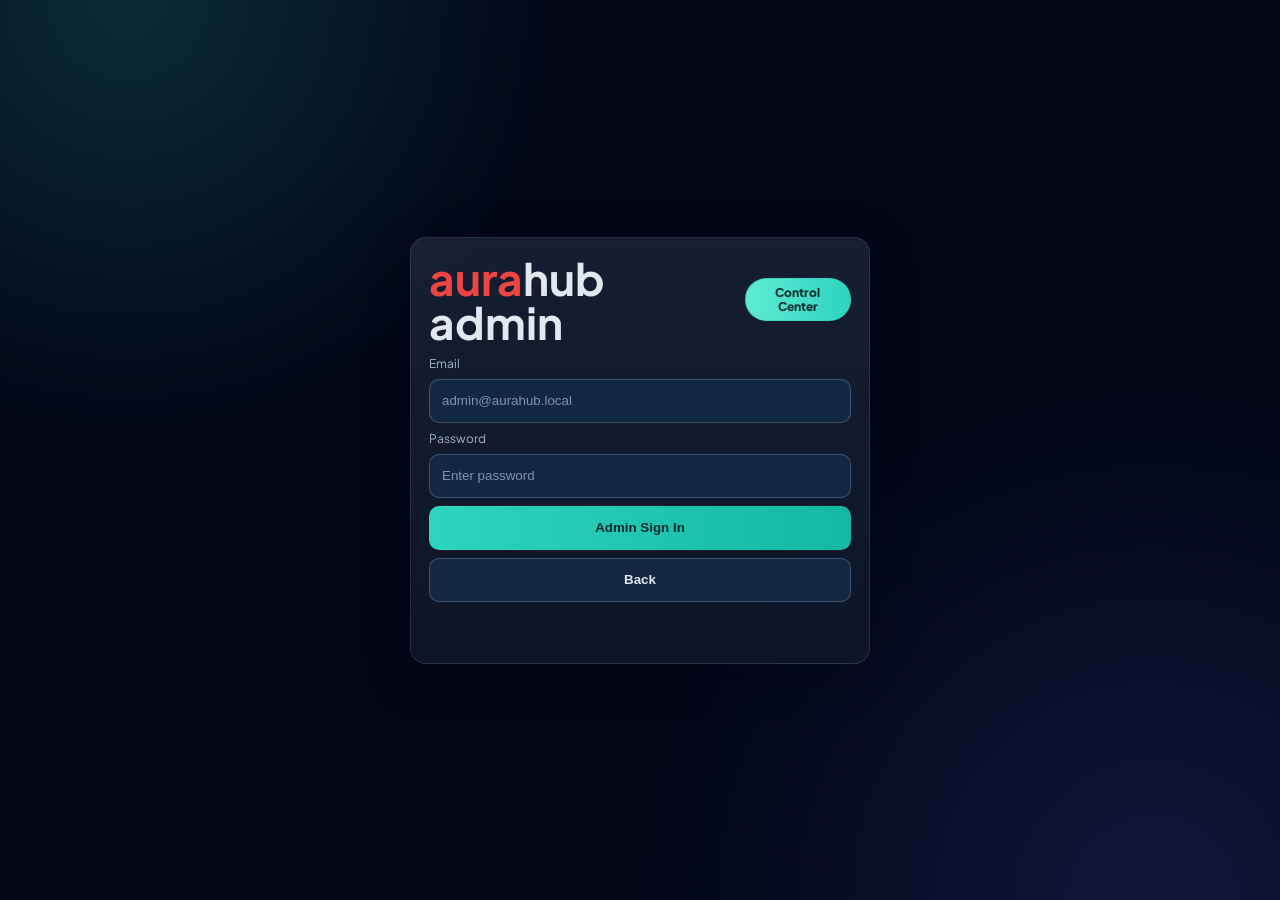
==== admin.html @ 66b853a0 "Add files via upload Signed-off-by: E.M.H.G.Y.P. Wijekoon <yohan84108@gmail.com>" ====
<!DOCTYPE html>
<html lang="en">
<head>
  <meta charset="UTF-8" />
  <meta name="viewport" content="width=device-width, initial-scale=1.0" />
  <title>AuraHub Admin Dashboard</title>
  <link rel="preconnect" href="https://fonts.googleapis.com">
  <link href="https://fonts.googleapis.com/css2?family=Plus+Jakarta+Sans:wght@400;500;600;700;800&display=swap" rel="stylesheet">
  <link rel="stylesheet" href="auth.css?v=admin-pro-2" />
</head>
<body>
  <main class="auth-shell">
    <section class="auth-card wide">
      <div class="admin-brand-row">
        <h1 class="brand">aura<span>hub admin</span></h1>
        <span class="admin-chip">Control Center</span>
      </div>

      <form id="adminLoginForm" class="form active">
        <label>Email</label>
        <input id="adminEmail" type="email" placeholder="admin@aurahub.local" required />
        <label>Password</label>
        <input id="adminPassword" type="password" placeholder="Enter password" required />
        <button class="btn primary" type="submit">Admin Sign In</button>
        <button class="btn ghost" type="button" onclick="location.href='index.html'">Back</button>
      </form>

      <section id="adminPanel" class="admin-panel hidden">
        <div class="admin-head">
          <div>
            <h3>Dashboard Overview</h3>
            <p class="muted">Monitor platform activity, moderation, and incoming support requests.</p>
          </div>
          <button id="adminLogoutBtn" class="btn ghost">Logout</button>
        </div>

        <div id="adminStatsCards" class="stats-grid"></div>

        <div class="dash-block">
          <h4>Resource Requests</h4>
          <div id="adminResourceRequests"></div>
        </div>

        <div class="dash-block">
          <h4>Recent Posts</h4>
          <div id="adminPosts"></div>
        </div>

        <div class="dash-block">
          <h4>Recent Comments</h4>
          <div id="adminComments"></div>
        </div>
      </section>

      <p id="adminMsg" class="msg"></p>
    </section>
  </main>
  <script src="admin.js?v=admin-pro-2"></script>
</body>
</html>
---- auth.css ----
:root{
  --bg:#020617;
  --surface:#0f172a;
  --surface2:#1e293b;
  --txt:#f8fafc;
  --muted:#94a3b8;
  --brand:#2dd4bf;
  --brand2:#14b8a6;
  --line:rgba(255,255,255,.10);
  --danger:#fb7185;
}
*{box-sizing:border-box}
html,body{
  margin:0;
  min-height:100%;
  font-family:'Plus Jakarta Sans',sans-serif;
  background:
    radial-gradient(circle at 10% 0%,rgba(45,212,191,.18),transparent 30%),
    radial-gradient(circle at 90% 100%,rgba(99,102,241,.16),transparent 35%),
    var(--bg);
  color:var(--txt);
}
.auth-shell{
  min-height:100vh;
  display:grid;
  place-items:center;
  padding:16px;
}
.auth-card{
  width:min(460px,100%);
  background:linear-gradient(180deg,rgba(30,41,59,.72),rgba(15,23,42,.82));
  border:1px solid var(--line);
  border-radius:16px;
  padding:18px;
  box-shadow:0 12px 40px rgba(2,6,23,.35);
}

/* login card width (admin login state) */
.auth-card.wide{
  width:min(460px,100%);
  max-height:none;
  overflow:visible;
}

/* when logged in admin panel is visible, expand container responsively */
.auth-card.wide:has(#adminPanel:not(.hidden)){
  width:min(1180px,100%);
  max-height:calc(100vh - 24px);
  overflow:auto;
}

.brand{
  margin:0;
  color:#ef4444;
  text-transform:lowercase;
  line-height:1;
  font-size:44px;
}
.brand span{color:#e2e8f0}
.sub{
  margin:8px 0 14px;
  color:var(--muted);
  font-size:14px;
}
.tabs{
  display:flex;
  gap:8px;
  margin-bottom:12px;
}
.tab{
  flex:1;
  min-height:42px;
  border:1px solid var(--line);
  background:#12253f;
  color:#cbd5e1;
  border-radius:10px;
  cursor:pointer;
  font-weight:700;
}
.tab.active{
  border-color:var(--brand);
  color:#0a1f1d;
  background:linear-gradient(90deg,var(--brand),var(--brand2));
}
.form{
  display:none;
  gap:8px;
  flex-direction:column;
}
.form.active{display:flex}
label{
  font-size:12px;
  color:#9fb4d1;
}
input{
  height:44px;
  border:1px solid rgba(148,163,184,.35);
  background:#112743;
  color:#fff;
  border-radius:10px;
  padding:0 12px;
  outline:none;
}
input::placeholder{color:#7d94b3}
input:focus{
  border-color:var(--brand);
  box-shadow:0 0 0 3px rgba(45,212,191,.14);
}
.btn{
  min-height:44px;
  border:none;
  border-radius:10px;
  font-weight:800;
  cursor:pointer;
}
.btn.primary{
  color:#032c2a;
  background:linear-gradient(90deg,var(--brand),var(--brand2));
}
.btn.ghost{
  color:#e2e8f0;
  border:1px solid rgba(148,163,184,.35);
  background:#132742;
}
.msg{
  min-height:20px;
  font-size:13px;
  margin-top:10px;
  color:var(--danger);
}
.hidden{display:none!important}

.admin-brand-row{
  display:flex;
  justify-content:space-between;
  align-items:center;
  gap:8px;
  margin-bottom:12px;
}
.admin-chip{
  font-size:12px;
  font-weight:800;
  padding:7px 10px;
  border-radius:999px;
  color:#052e2b;
  border:1px solid rgba(45,212,191,.6);
  background:linear-gradient(90deg,#5eead4,#2dd4bf);
}
.admin-head{
  display:flex;
  justify-content:space-between;
  align-items:flex-start;
  gap:10px;
  margin-bottom:12px;
}
.admin-head h3{margin:0 0 4px}
.muted{margin:0;color:var(--muted);font-size:13px}

/* responsive stats grid */
.stats-grid{
  display:grid;
  grid-template-columns:repeat(5,minmax(0,1fr));
  gap:10px;
  margin-bottom:12px;
}
.stat-card{
  border:1px solid var(--line);
  border-radius:12px;
  padding:12px;
  background:#12253f;
  min-width:0;
}
.stat-card h5{
  margin:0 0 6px;
  font-size:11px;
  letter-spacing:.08em;
  color:#9fb4d1;
}
.stat-card h2{
  margin:0;
  font-size:24px;
}
.dash-block{
  border:1px solid var(--line);
  border-radius:12px;
  padding:10px;
  margin-top:10px;
  background:#10233d;
}
.dash-block h4{
  margin:0 0 8px;
  font-size:15px;
}
.table-wrap{
  overflow-x:auto;
  -webkit-overflow-scrolling:touch;
}
table{
  width:100%;
  border-collapse:collapse;
  min-width:760px;
}
th,td{
  border:1px solid rgba(148,163,184,.25);
  padding:8px;
  text-align:left;
  font-size:12.5px;
  vertical-align:top;
}
th{
  background:#163052;
  color:#dbeafe;
}
td{color:#e2e8f0}
.row-actions{
  display:flex;
  gap:6px;
  flex-wrap:wrap;
}
.row-actions button{
  min-height:32px;
  border-radius:8px;
  border:1px solid rgba(251,113,133,.45);
  color:#fb7185;
  background:rgba(244,63,94,.14);
  font-weight:700;
  padding:0 10px;
  cursor:pointer;
}
.row-actions .status-btn{
  border-color:rgba(45,212,191,.45);
  color:#5eead4;
  background:rgba(45,212,191,.12);
}

.admin-chip{
  font-size:12px;
  font-weight:800;
  padding:7px 10px;
  border-radius:999px;
  color:#052e2b;
  border:1px solid rgba(45,212,191,.6);
  background:linear-gradient(90deg,#5eead4,#2dd4bf);

  /* fix text centering */
  min-width:106px;
  min-height:36px;
  display:inline-flex;
  align-items:center;
  justify-content:center;
  text-align:center;
  line-height:1.1;
}
.status-badge{
  display:inline-block;
  border-radius:999px;
  padding:4px 9px;
  font-size:11px;
  font-weight:700;
  text-transform:capitalize;
  border:1px solid rgba(148,163,184,.35);
  color:#cbd5e1;
}
.status-badge.pending{color:#fbbf24;border-color:rgba(251,191,36,.45);background:rgba(251,191,36,.14)}
.status-badge.processing{color:#60a5fa;border-color:rgba(96,165,250,.45);background:rgba(96,165,250,.14)}
.status-badge.completed{color:#34d399;border-color:rgba(52,211,153,.45);background:rgba(52,211,153,.14)}

/* breakpoints for admin dashboard */
@media (max-width:1200px){
  .stats-grid{grid-template-columns:repeat(3,minmax(0,1fr))}
}
@media (max-width:900px){
  .auth-card.wide:has(#adminPanel:not(.hidden)){
    width:min(100%,100%);
    max-height:calc(100vh - 20px);
  }
  .stats-grid{grid-template-columns:repeat(2,minmax(0,1fr))}
}
@media (max-width:720px){
  .auth-shell{padding:10px}
  .auth-card{padding:14px;border-radius:14px}
  .brand{font-size:36px}
  .admin-brand-row{flex-direction:column;align-items:flex-start}
  .admin-head{flex-direction:column;align-items:stretch}
}
@media (max-width:460px){
  .stats-grid{grid-template-columns:1fr}
  .btn,input{min-height:44px}
}
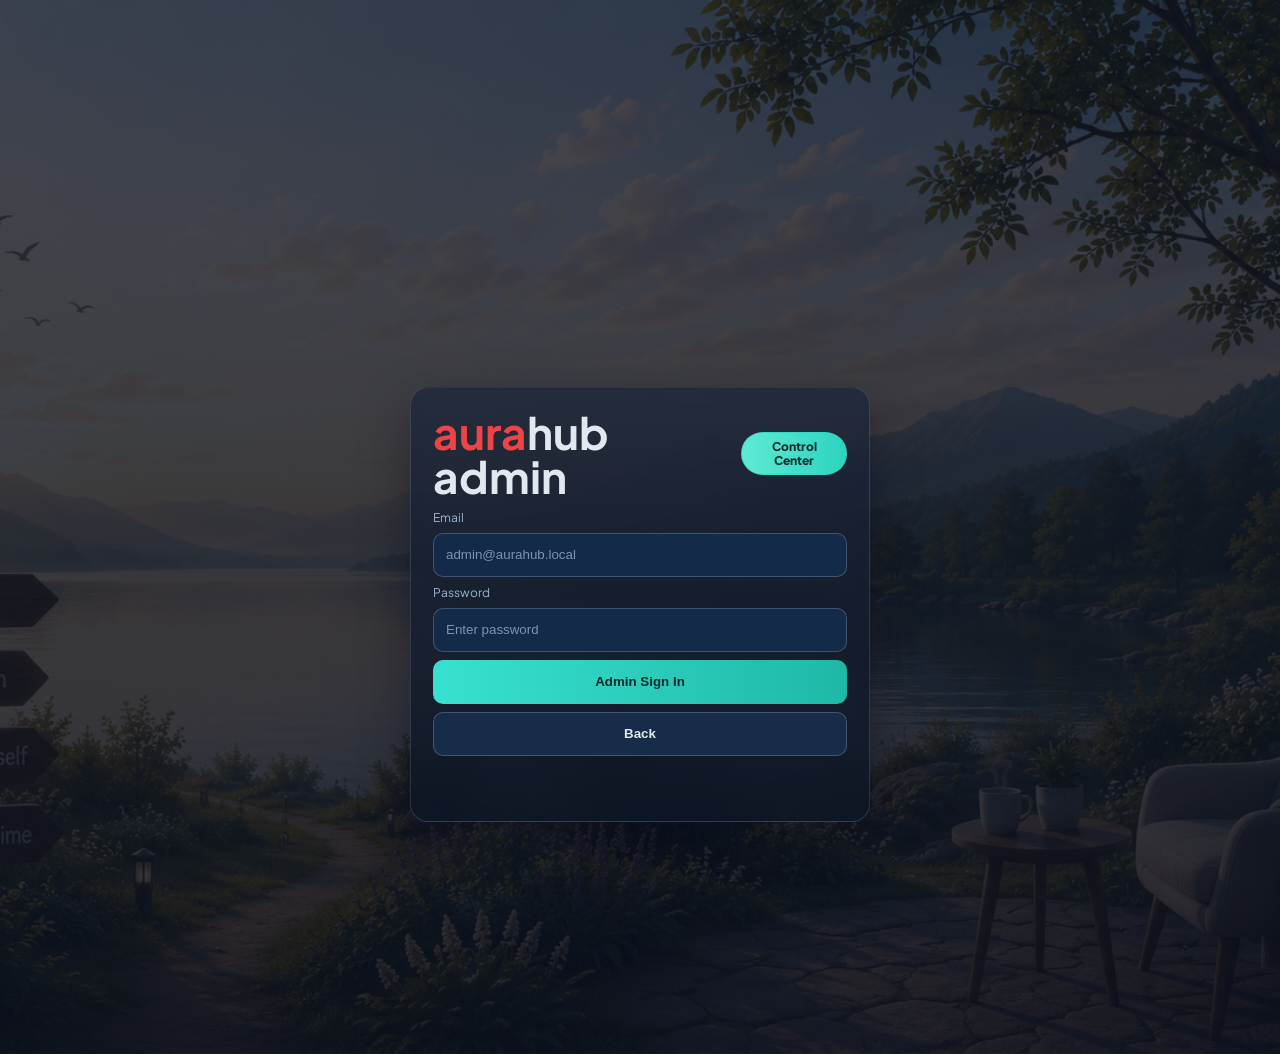
==== commit 0bc2a745: "Update UI, pagination, and auth flow" ====
--- a/admin.html
+++ b/admin.html
@@ -9,6 +9,11 @@
   <link rel="stylesheet" href="auth.css?v=admin-pro-2" />
 </head>
 <body>
+  <video autoplay muted loop playsinline class="video-bg">
+  <source src="./vid/vid_1.mp4" type="video/mp4">
+</video>
+
+<div class="video-overlay"></div>
   <main class="auth-shell">
     <section class="auth-card wide">
       <div class="admin-brand-row">
--- a/auth.css
+++ b/auth.css
@@ -1,12 +1,12 @@
 :root{
-  --bg:#020617;
-  --surface:#0f172a;
-  --surface2:#1e293b;
+  --bg:#0b1220;
+  --surface:#111a2b;
+  --surface2:#162338;
   --txt:#f8fafc;
-  --muted:#94a3b8;
-  --brand:#2dd4bf;
-  --brand2:#14b8a6;
-  --line:rgba(255,255,255,.10);
+  --muted:#9fb0c7;
+  --brand:#38e1cf;
+  --brand2:#1fb8a7;
+  --line:rgba(255,255,255,.12);
   --danger:#fb7185;
 }
 *{box-sizing:border-box}
@@ -15,9 +15,16 @@
   min-height:100%;
   font-family:'Plus Jakarta Sans',sans-serif;
   background:
-    radial-gradient(circle at 10% 0%,rgba(45,212,191,.18),transparent 30%),
-    radial-gradient(circle at 90% 100%,rgba(99,102,241,.16),transparent 35%),
+    linear-gradient(rgba(10,15,30,.75),rgba(10,15,30,.85)),
+    radial-gradient(circle at 8% -10%,rgba(56,225,207,.22),transparent 35%),
+    radial-gradient(circle at 95% 105%,rgba(99,102,241,.18),transparent 40%),
     var(--bg);
+  background-image:
+    linear-gradient(rgba(10,15,30,.75),rgba(10,15,30,.85)),
+    url("./images/img_1.png");
+  background-size:cover;
+  background-position:center;
+  background-repeat:no-repeat;
   color:var(--txt);
 }
 .auth-shell{
@@ -28,11 +35,12 @@
 }
 .auth-card{
   width:min(460px,100%);
-  background:linear-gradient(180deg,rgba(30,41,59,.72),rgba(15,23,42,.82));
+  background:linear-gradient(180deg,rgba(28,38,58,.75),rgba(14,22,37,.9));
   border:1px solid var(--line);
-  border-radius:16px;
-  padding:18px;
-  box-shadow:0 12px 40px rgba(2,6,23,.35);
+  border-radius:18px;
+  padding:22px;
+  box-shadow:0 18px 50px rgba(2,6,23,.35);
+  backdrop-filter:blur(6px);
 }
 
 /* login card width (admin login state) */
@@ -61,6 +69,7 @@
   margin:8px 0 14px;
   color:var(--muted);
   font-size:14px;
+  line-height:1.5;
 }
 .tabs{
   display:flex;
@@ -71,12 +80,14 @@
   flex:1;
   min-height:42px;
   border:1px solid var(--line);
-  background:#12253f;
+  background:#162a45;
   color:#cbd5e1;
   border-radius:10px;
   cursor:pointer;
   font-weight:700;
-}
+  transition:transform .12s ease,box-shadow .18s ease,border-color .18s ease,background .18s ease,color .18s ease;
+}
+.tab:hover{transform:translateY(-1px);border-color:rgba(255,255,255,.2)}
 .tab.active{
   border-color:var(--brand);
   color:#0a1f1d;
@@ -95,16 +106,19 @@
 input{
   height:44px;
   border:1px solid rgba(148,163,184,.35);
-  background:#112743;
+  background:#132a48;
   color:#fff;
   border-radius:10px;
   padding:0 12px;
   outline:none;
+  transition:border-color .18s ease,box-shadow .18s ease,background .18s ease;
 }
 input::placeholder{color:#7d94b3}
+input:hover{border-color:rgba(148,163,184,.55)}
 input:focus{
   border-color:var(--brand);
   box-shadow:0 0 0 3px rgba(45,212,191,.14);
+  background:#162f50;
 }
 .btn{
   min-height:44px;
@@ -112,15 +126,22 @@
   border-radius:10px;
   font-weight:800;
   cursor:pointer;
+  transition:transform .12s ease,box-shadow .18s ease,filter .18s ease,border-color .18s ease,background .18s ease;
 }
 .btn.primary{
   color:#032c2a;
   background:linear-gradient(90deg,var(--brand),var(--brand2));
 }
+.btn.primary:hover{transform:translateY(-1px);box-shadow:0 10px 20px rgba(56,225,207,.2)}
 .btn.ghost{
   color:#e2e8f0;
   border:1px solid rgba(148,163,184,.35);
-  background:#132742;
+  background:#162c49;
+}
+.btn.ghost:hover{border-color:rgba(148,163,184,.6);filter:brightness(1.03)}
+.btn:focus-visible,.tab:focus-visible,input:focus-visible{
+  outline:2px solid rgba(56,225,207,.5);
+  outline-offset:2px;
 }
 .msg{
   min-height:20px;
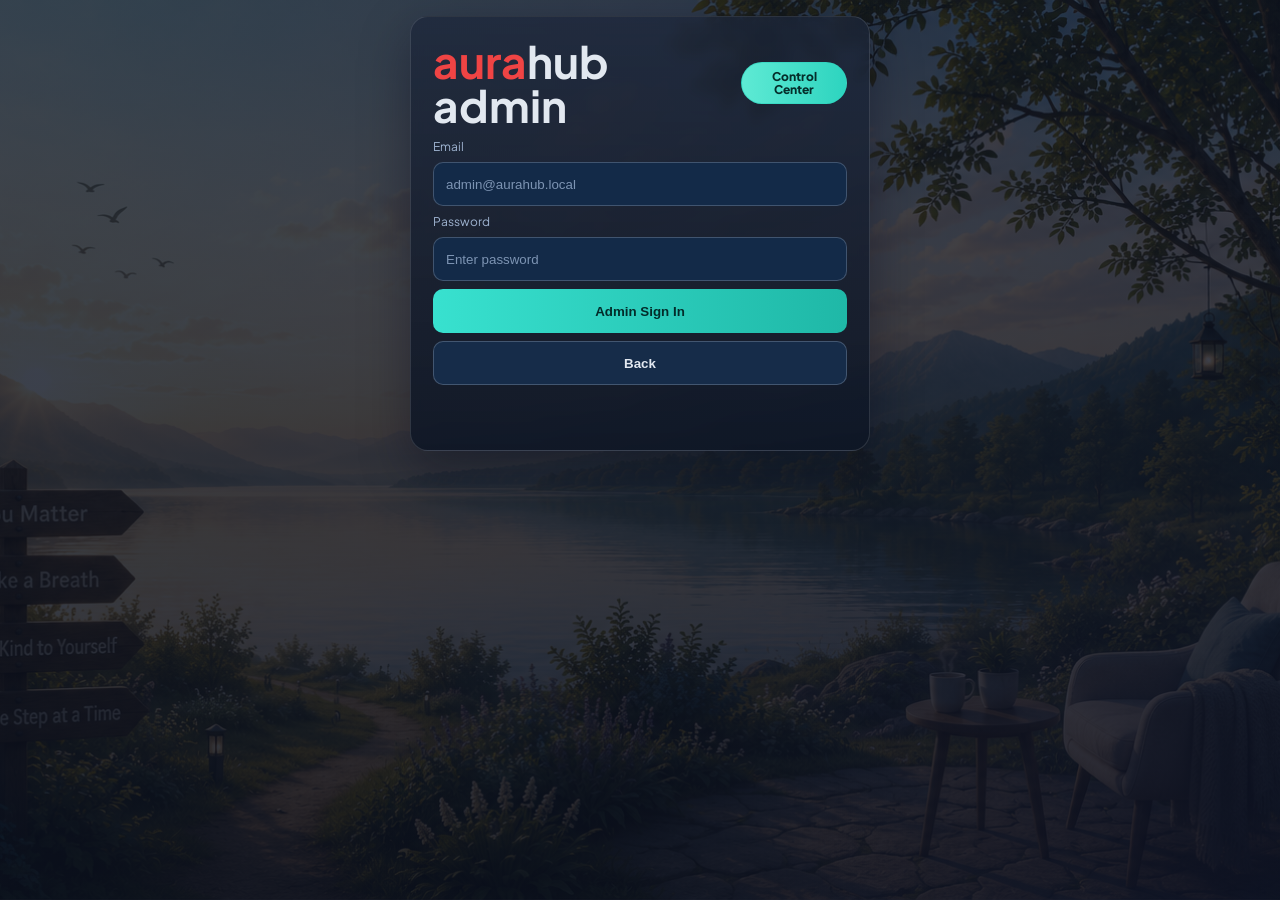
==== commit 9d5cf6c9: "Refactor UI components, add pagination, and implement logout functionality" ====
--- a/admin.html
+++ b/admin.html
@@ -9,11 +9,8 @@
   <link rel="stylesheet" href="auth.css?v=admin-pro-2" />
 </head>
 <body>
-  <video autoplay muted loop playsinline class="video-bg">
-  <source src="./vid/vid_1.mp4" type="video/mp4">
-</video>
-
-<div class="video-overlay"></div>
+  <div class="video-bg" aria-hidden="true"></div>
+  <div class="video-overlay" aria-hidden="true"></div>
   <main class="auth-shell">
     <section class="auth-card wide">
       <div class="admin-brand-row">
--- a/auth.css
+++ b/auth.css
@@ -14,25 +14,42 @@
   margin:0;
   min-height:100%;
   font-family:'Plus Jakarta Sans',sans-serif;
-  background:
+  background-color:var(--bg);
+  background-image:
     linear-gradient(rgba(10,15,30,.75),rgba(10,15,30,.85)),
     radial-gradient(circle at 8% -10%,rgba(56,225,207,.22),transparent 35%),
     radial-gradient(circle at 95% 105%,rgba(99,102,241,.18),transparent 40%),
-    var(--bg);
-  background-image:
-    linear-gradient(rgba(10,15,30,.75),rgba(10,15,30,.85)),
     url("./images/img_1.png");
+  background-size:cover,auto,auto,cover;
+  background-position:center,8% -10%,95% 105%,center;
+  background-repeat:no-repeat;
+  color:var(--txt);
+}
+
+.video-bg{
+  position:fixed;
+  inset:0;
+  z-index:-2;
+  background-image:url("./images/img_2.png");
   background-size:cover;
   background-position:center;
   background-repeat:no-repeat;
-  color:var(--txt);
+}
+
+.video-overlay{
+  position:fixed;
+  inset:0;
+  z-index:-1;
+  background:rgba(4,10,20,.55);
 }
 .auth-shell{
   min-height:100vh;
   display:grid;
   place-items:center;
   padding:16px;
-}
+  align-items:start;
+}
+
 .auth-card{
   width:min(460px,100%);
   background:linear-gradient(180deg,rgba(28,38,58,.75),rgba(14,22,37,.9));
@@ -76,6 +93,14 @@
   gap:8px;
   margin-bottom:12px;
 }
+
+/* mobile auth: keep buttons below card header, not stuck to viewport bottom */
+@media (max-width: 860px){
+  .auth-shell{ padding: 14px; }
+  .auth-card{ width: 100%; }
+  .tabs{ margin-bottom: 10px; }
+}
+
 .tab{
   flex:1;
   min-height:42px;
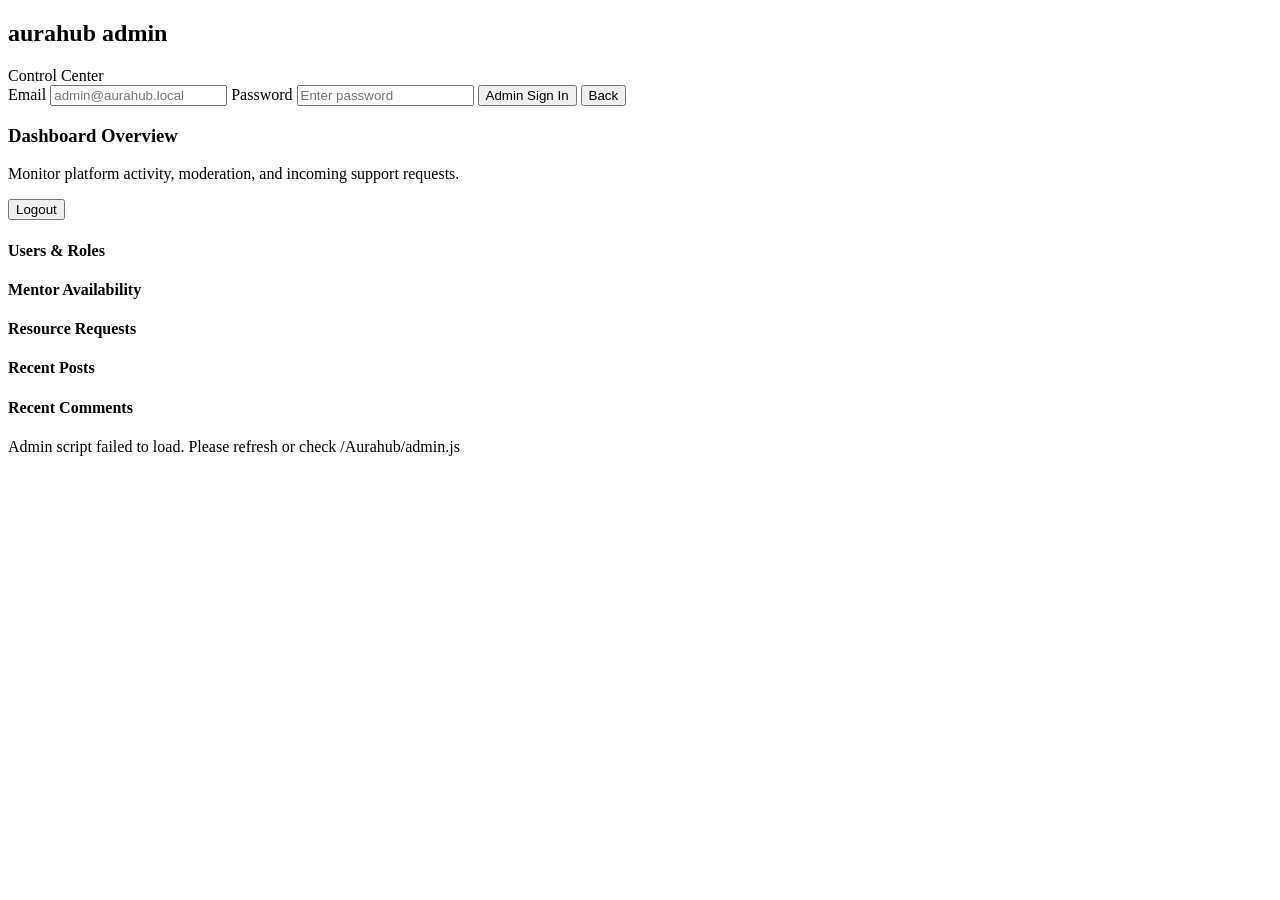
==== commit 6d18ee2c: "Refactor talent and wall pages for UI polish; add mentor availability management API - Updated talen" ====
--- a/admin.html
+++ b/admin.html
@@ -6,7 +6,7 @@
   <title>AuraHub Admin Dashboard</title>
   <link rel="preconnect" href="https://fonts.googleapis.com">
   <link href="https://fonts.googleapis.com/css2?family=Plus+Jakarta+Sans:wght@400;500;600;700;800&display=swap" rel="stylesheet">
-  <link rel="stylesheet" href="auth.css?v=admin-pro-2" />
+  <link rel="stylesheet" href="/Aurahub/auth.css?v=ui-polish-1" />
 </head>
 <body>
   <div class="video-bg" aria-hidden="true"></div>
@@ -39,6 +39,16 @@
         <div id="adminStatsCards" class="stats-grid"></div>
 
         <div class="dash-block">
+          <h4>Users & Roles</h4>
+          <div id="adminUsers"></div>
+        </div>
+
+        <div class="dash-block">
+          <h4>Mentor Availability</h4>
+          <div id="adminAvailability"></div>
+        </div>
+
+        <div class="dash-block">
           <h4>Resource Requests</h4>
           <div id="adminResourceRequests"></div>
         </div>
@@ -57,6 +67,12 @@
       <p id="adminMsg" class="msg"></p>
     </section>
   </main>
-  <script src="admin.js?v=admin-pro-2"></script>
+  <script src="/Aurahub/admin.js?v=ui-polish-2"></script>
+  <script>
+    if (!window.__adminLoaded) {
+      const el = document.getElementById("adminMsg");
+      if (el) el.textContent = "Admin script failed to load. Please refresh or check /Aurahub/admin.js";
+    }
+  </script>
 </body>
-</html>+</html>
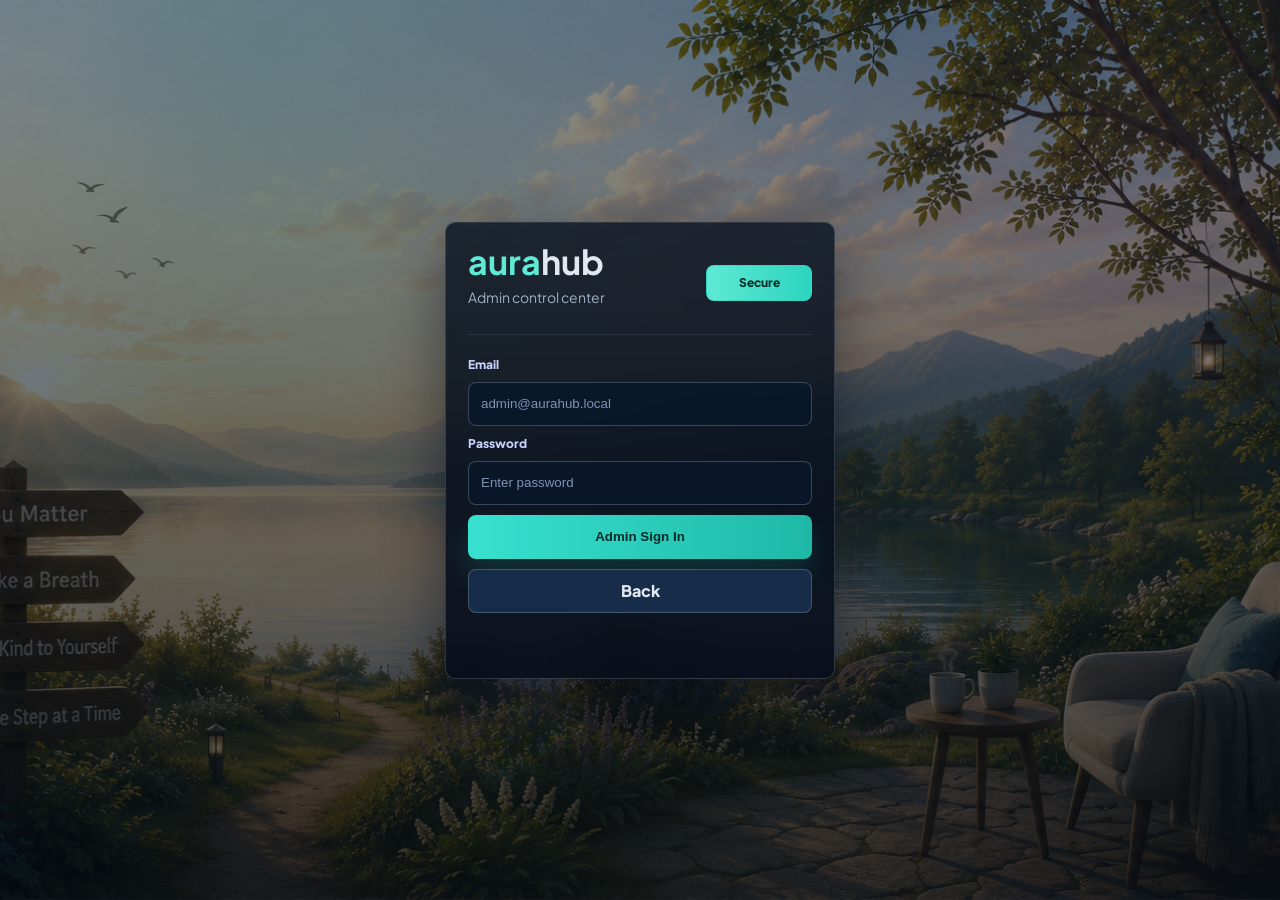
==== commit 3b4f0a24: "improve auth and admin dashboards" ====
--- a/admin.html
+++ b/admin.html
@@ -1,30 +1,73 @@
 <!DOCTYPE html>
 <html lang="en">
+
 <head>
   <meta charset="UTF-8" />
   <meta name="viewport" content="width=device-width, initial-scale=1.0" />
   <title>AuraHub Admin Dashboard</title>
   <link rel="preconnect" href="https://fonts.googleapis.com">
-  <link href="https://fonts.googleapis.com/css2?family=Plus+Jakarta+Sans:wght@400;500;600;700;800&display=swap" rel="stylesheet">
-  <link rel="stylesheet" href="/Aurahub/auth.css?v=ui-polish-1" />
+  <link href="https://fonts.googleapis.com/css2?family=Plus+Jakarta+Sans:wght@400;500;600;700;800&display=swap"
+    rel="stylesheet">
+  <link rel="stylesheet" href="auth.css?v=ux-polish-1" />
 </head>
-<body>
-  <div class="video-bg" aria-hidden="true"></div>
-  <div class="video-overlay" aria-hidden="true"></div>
+
+<body class="admin-auth">
+  <!-- Static background image for admin page -->
+  <div id="auth-bg-overlay"></div>
+  <!-- Removed slideshow div -->
+
+  <style>
+    body {
+      margin: 0;
+      min-height: 100vh;
+      background-image: url('images/img_1.png');
+      background-size: cover !important;
+      background-position: center center !important;
+      background-repeat: no-repeat !important;
+      background-attachment: fixed;
+    }
+
+    #auth-bg-overlay {
+      position: fixed;
+      inset: 0;
+      background: rgba(4, 10, 20, .55);
+      z-index: 0;
+    }
+
+    .auth-shell {
+      position: relative;
+      z-index: 1;
+    }
+
+    body::before {
+      display: none;
+    }
+
+    @media (max-width: 760px) {
+      body {
+        background-attachment: scroll;
+      }
+    }
+  </style>
+
+  <!-- Static background image; slideshow removed -->
+
   <main class="auth-shell">
     <section class="auth-card wide">
-      <div class="admin-brand-row">
-        <h1 class="brand">aura<span>hub admin</span></h1>
-        <span class="admin-chip">Control Center</span>
-      </div>
-
       <form id="adminLoginForm" class="form active">
-        <label>Email</label>
-        <input id="adminEmail" type="email" placeholder="admin@aurahub.local" required />
-        <label>Password</label>
-        <input id="adminPassword" type="password" placeholder="Enter password" required />
+        <div class="admin-brand-row">
+          <div>
+            <h1 class="brand">Aura<span>hub</span></h1>
+            <p class="sub">Admin control center</p>
+          </div>
+          <span class="admin-chip">Secure</span>
+        </div>
+        <label for="adminEmail">Email</label>
+        <input id="adminEmail" type="email" placeholder="admin@aurahub.local" autocomplete="email" required />
+        <label for="adminPassword">Password</label>
+        <input id="adminPassword" type="password" placeholder="Enter password" autocomplete="current-password" required />
         <button class="btn primary" type="submit">Admin Sign In</button>
-        <button class="btn ghost" type="button" onclick="location.href='index.html'">Back</button>
+        <a class="btn ghost auth-back-link" href="index.html">Back</a>
       </form>
 
       <section id="adminPanel" class="admin-panel hidden">
@@ -39,6 +82,32 @@
         <div id="adminStatsCards" class="stats-grid"></div>
 
         <div class="dash-block">
+          <h4>Add Doctor / Lecturer</h4>
+          <form id="adminCreateUserForm" class="admin-create-form">
+            <label for="newUserName">
+              Name
+              <input id="newUserName" type="text" maxlength="120" placeholder="Full name" autocomplete="name" required />
+            </label>
+            <label for="newUserEmail">
+              Email
+              <input id="newUserEmail" type="email" maxlength="190" placeholder="person@aurahub.local" autocomplete="email" required />
+            </label>
+            <label for="newUserRole">
+              Role
+              <select id="newUserRole" required>
+                <option value="doctor">Doctor</option>
+                <option value="lecturer">Lecturer</option>
+              </select>
+            </label>
+            <label for="newUserPassword">
+              Password
+              <input id="newUserPassword" type="password" minlength="6" autocomplete="new-password" placeholder="Minimum 6 characters" required />
+            </label>
+            <button class="btn primary" type="submit">Add User</button>
+          </form>
+        </div>
+
+        <div class="dash-block">
           <h4>Users & Roles</h4>
           <div id="adminUsers"></div>
         </div>
@@ -49,8 +118,8 @@
         </div>
 
         <div class="dash-block">
-          <h4>Resource Requests</h4>
-          <div id="adminResourceRequests"></div>
+          <h4>Doctor Availability</h4>
+          <div id="adminDoctorAvailability"></div>
         </div>
 
         <div class="dash-block">
@@ -67,7 +136,7 @@
       <p id="adminMsg" class="msg"></p>
     </section>
   </main>
-  <script src="/Aurahub/admin.js?v=ui-polish-2"></script>
+  <script src="admin.js?v=field-standards-1"></script>
   <script>
     if (!window.__adminLoaded) {
       const el = document.getElementById("adminMsg");
@@ -75,4 +144,5 @@
     }
   </script>
 </body>
+
 </html>
--- a/auth.css
+++ b/auth.css
@@ -0,0 +1,1125 @@
+/*
+ * AuraHub authentication/admin stylesheet
+ * ------------------------------------------------------------
+ * Styles the login/sign-up screens and admin dashboard controls.
+ */
+
+:root{
+  --bg:#0b1220;
+  --surface:#111a2b;
+  --surface2:#162338;
+  --txt:#f8fafc;
+  --muted:#9fb0c7;
+  --brand:#38e1cf;
+  --brand2:#1fb8a7;
+  --line:rgba(255,255,255,.12);
+  --danger:#fb7185;
+}
+*{box-sizing:border-box}
+html,body{
+  margin:0;
+  width:100%;
+  min-height:100%;
+  overflow-x:hidden;
+  font-family:'Plus Jakarta Sans',sans-serif;
+  background-color:var(--bg);
+  background-image:
+    linear-gradient(rgba(10,15,30,.75),rgba(10,15,30,.85)),
+    radial-gradient(circle at 8% -10%,rgba(56,225,207,.22),transparent 35%),
+    radial-gradient(circle at 95% 105%,rgba(99,102,241,.18),transparent 40%);
+  background-size:cover,auto,auto;
+  background-position:center,8% -10%,95% 105%;
+  background-repeat:no-repeat;
+
+  color:var(--txt);
+}
+
+body::before{
+  content:"";
+  position:fixed;
+  inset:0;
+  pointer-events:none;
+  background:
+    linear-gradient(90deg,rgba(45,212,191,.08) 1px,transparent 1px),
+    linear-gradient(rgba(125,211,252,.05) 1px,transparent 1px);
+  background-size:48px 48px;
+  mask-image:linear-gradient(to bottom,rgba(0,0,0,.55),transparent 70%);
+  z-index:-1;
+}
+
+#auth-bg-slider{
+  position:fixed;
+  inset:0;
+  width:100vw;
+  height:100vh;
+  min-height:100svh;
+  z-index:0;
+  overflow:hidden;
+  pointer-events:none;
+  background:#07111d;
+}
+
+#auth-bg-slide,
+#auth-bg-slide-next,
+#auth-bg-overlay{
+  position:absolute;
+  inset:0;
+}
+
+#auth-bg-slide,
+#auth-bg-slide-next{
+  width:100%;
+  height:100%;
+  background-color:#07111d;
+  background-size:cover !important;
+  background-position:center center !important;
+  background-repeat:no-repeat !important;
+  transform:scale(1.04);
+  will-change:opacity,transform;
+}
+
+#auth-bg-slide{
+  opacity:1;
+  z-index:0;
+}
+
+#auth-bg-slide-next{
+  opacity:0;
+  z-index:1;
+  transition:opacity 1.1s ease,transform 5.6s ease;
+}
+
+#auth-bg-slide-next.is-visible{
+  opacity:1;
+  transform:scale(1);
+}
+
+#auth-bg-overlay{
+  z-index:2;
+  background:
+    linear-gradient(180deg,rgba(6,12,24,.45),rgba(6,12,24,.78)),
+    radial-gradient(circle at 12% 10%,rgba(56,225,207,.18),transparent 34%),
+    radial-gradient(circle at 88% 92%,rgba(99,102,241,.16),transparent 38%);
+}
+
+.auth-shell{
+  position:relative;
+  z-index:1;
+}
+
+@media (prefers-reduced-motion:reduce){
+  #auth-bg-slide-next{
+    transition:none;
+  }
+}
+
+@media (max-width:760px){
+  html,
+  body{
+    background-attachment:scroll;
+  }
+
+  #auth-bg-slide,
+  #auth-bg-slide-next{
+    background-position:center center !important;
+  }
+}
+
+/* legacy fixed background styles (replaced by per-page slider markup) */
+.video-bg,
+.video-overlay{
+  display:none !important;
+}
+
+.auth-shell{
+  min-height:100vh;
+  display:grid;
+  place-items:center;
+  padding:16px;
+  align-items:center;
+}
+
+.auth-card{
+  position:relative;
+  z-index:1;
+  width:min(460px,100%);
+
+  background:linear-gradient(180deg,rgba(28,38,58,.82),rgba(14,22,37,.94));
+  border:1px solid rgba(148,163,184,.18);
+  border-radius:16px;
+  padding:24px;
+  box-shadow:0 24px 70px rgba(2,6,23,.46);
+  backdrop-filter:blur(10px);
+  animation:auth-in .55s cubic-bezier(.16,1,.3,1) both;
+}
+
+/* login card width (admin login state) */
+.auth-card.wide{
+  width:min(460px,100%);
+  max-height:none;
+  overflow:visible;
+}
+
+/* when logged in admin panel is visible, expand container responsively */
+.auth-card.wide:has(#adminPanel:not(.hidden)),
+.auth-card.wide.dashboard-card{
+  width:min(1180px,100%);
+  max-height:calc(100vh - 24px);
+  overflow:auto;
+}
+
+.brand{
+  margin:0;
+  color:#5eead4;
+  text-transform:lowercase;
+  line-height:1;
+  font-size:44px;
+}
+.brand span{color:#e2e8f0}
+.sub{
+  margin:8px 0 14px;
+  color:var(--muted);
+  font-size:14px;
+  line-height:1.5;
+}
+.tabs{
+  display:flex;
+  gap:8px;
+  margin-bottom:14px;
+  padding:4px;
+  border:1px solid rgba(148,163,184,.18);
+  border-radius:12px;
+  background:rgba(15,35,61,.58);
+}
+
+/* mobile auth: keep buttons below card header, not stuck to viewport bottom */
+@media (max-width: 860px){
+  .auth-shell{ padding: 14px; }
+  .auth-card{ width: 100%; }
+  .tabs{ margin-bottom: 10px; }
+}
+
+.tab{
+  flex:1;
+  min-height:40px;
+  border:1px solid transparent;
+  background:transparent;
+  color:#cbd5e1;
+  border-radius:9px;
+  cursor:pointer;
+  font-weight:700;
+  transition:transform .12s ease,box-shadow .18s ease,border-color .18s ease,background .18s ease,color .18s ease;
+}
+.tab:hover{transform:translateY(-1px);border-color:rgba(255,255,255,.2)}
+.tab.active{
+  border-color:var(--brand);
+  color:#0a1f1d;
+  background:linear-gradient(90deg,var(--brand),var(--brand2));
+}
+.form{
+  display:none;
+  gap:8px;
+  flex-direction:column;
+}
+.form.active{display:flex}
+label{
+  font-size:12px;
+  color:#9fb4d1;
+}
+input,
+select{
+  height:44px;
+  border:1px solid rgba(148,163,184,.35);
+  background:#102844;
+  color:#fff;
+  border-radius:10px;
+  padding:0 12px;
+  outline:none;
+  transition:border-color .18s ease,box-shadow .18s ease,background .18s ease;
+}
+input::placeholder{color:#7d94b3}
+input:hover,
+select:hover{border-color:rgba(148,163,184,.55)}
+input:focus,
+select:focus{
+  border-color:var(--brand);
+  box-shadow:0 0 0 3px rgba(45,212,191,.14);
+  background:#162f50;
+}
+.btn{
+  min-height:44px;
+  border:none;
+  border-radius:11px;
+  font-weight:800;
+  cursor:pointer;
+  transition:transform .12s ease,box-shadow .18s ease,filter .18s ease,border-color .18s ease,background .18s ease;
+}
+.btn.primary{
+  color:#032c2a;
+  background:linear-gradient(90deg,var(--brand),var(--brand2));
+  box-shadow:0 14px 26px rgba(31,184,167,.18);
+}
+.btn.primary:hover{transform:translateY(-1px);box-shadow:0 10px 20px rgba(56,225,207,.2)}
+.btn.ghost{
+  color:#e2e8f0;
+  border:1px solid rgba(148,163,184,.35);
+  background:#162c49;
+}
+.auth-back-link{
+  display:inline-flex;
+  align-items:center;
+  justify-content:center;
+  text-decoration:none;
+}
+.btn.ghost:hover{border-color:rgba(148,163,184,.6);filter:brightness(1.03)}
+.btn:focus-visible,.tab:focus-visible,input:focus-visible{
+  outline:2px solid rgba(56,225,207,.5);
+  outline-offset:2px;
+}
+.msg{
+  min-height:20px;
+  font-size:13px;
+  margin-top:10px;
+  color:var(--danger);
+}
+
+@keyframes auth-in{
+  from{opacity:0;transform:translateY(14px) scale(.985)}
+  to{opacity:1;transform:translateY(0) scale(1)}
+}
+.hidden{display:none!important}
+
+.admin-brand-row{
+  display:flex;
+  justify-content:space-between;
+  align-items:center;
+  gap:8px;
+  margin-bottom:12px;
+}
+.admin-chip{
+  font-size:12px;
+  font-weight:800;
+  padding:7px 10px;
+  border-radius:999px;
+  color:#052e2b;
+  border:1px solid rgba(45,212,191,.6);
+  background:linear-gradient(90deg,#5eead4,#2dd4bf);
+}
+.admin-head{
+  display:flex;
+  justify-content:space-between;
+  align-items:flex-start;
+  gap:10px;
+  margin-bottom:12px;
+}
+.admin-head h3{margin:0 0 4px}
+.muted{margin:0;color:var(--muted);font-size:13px}
+
+/* responsive stats grid */
+.stats-grid{
+  display:grid;
+  grid-template-columns:repeat(5,minmax(0,1fr));
+  gap:10px;
+  margin-bottom:12px;
+}
+.stat-card{
+  border:1px solid var(--line);
+  border-radius:12px;
+  padding:12px;
+  background:linear-gradient(180deg,#142b49,#10233d);
+  min-width:0;
+  box-shadow:0 12px 24px rgba(2,6,23,.2);
+}
+.stat-card h5{
+  margin:0 0 6px;
+  font-size:11px;
+  letter-spacing:.08em;
+  color:#9fb4d1;
+}
+.stat-card h2{
+  margin:0;
+  font-size:24px;
+}
+.dash-block{
+  border:1px solid var(--line);
+  border-radius:12px;
+  padding:10px;
+  margin-top:10px;
+  background:linear-gradient(180deg,#102844,#0f223a);
+  box-shadow:0 14px 28px rgba(2,6,23,.18);
+}
+.dash-block h4{
+  margin:0 0 8px;
+  font-size:15px;
+}
+.admin-create-form{
+  display:grid;
+  grid-template-columns:repeat(5,minmax(0,1fr));
+  gap:10px;
+  align-items:end;
+}
+.admin-create-form label{
+  display:flex;
+  flex-direction:column;
+  gap:6px;
+  min-width:0;
+  font-size:12px;
+  color:#b9c8df;
+  font-weight:700;
+}
+.admin-create-form .btn{
+  min-height:46px;
+}
+.table-wrap{
+  overflow-x:auto;
+  -webkit-overflow-scrolling:touch;
+}
+
+.table-tools{
+  display:flex;
+  justify-content:flex-end;
+  gap:8px;
+  margin:4px 0 8px;
+}
+
+.table-tools input{
+  width:min(360px,100%);
+  height:38px;
+  border-radius:9px;
+  font-size:12px;
+}
+
+.sort-head{
+  width:100%;
+  min-height:24px;
+  border:0;
+  padding:0;
+  background:transparent;
+  color:inherit;
+  font:inherit;
+  font-weight:800;
+  text-align:left;
+  cursor:pointer;
+}
+
+.sort-head:hover{
+  color:#5eead4;
+}
+
+.sort-head:focus-visible{
+  outline:2px solid rgba(56,225,207,.5);
+  outline-offset:2px;
+  border-radius:6px;
+}
+
+table{
+  width:100%;
+  border-collapse:collapse;
+  min-width:760px;
+}
+th,td{
+  border:1px solid rgba(148,163,184,.25);
+  padding:8px;
+  text-align:left;
+  font-size:12.5px;
+  vertical-align:top;
+}
+th{
+  background:#163052;
+  color:#dbeafe;
+}
+td{color:#e2e8f0}
+.row-actions{
+  display:flex;
+  gap:6px;
+  flex-wrap:wrap;
+}
+.row-actions button{
+  min-height:32px;
+  border-radius:8px;
+  border:1px solid rgba(251,113,133,.45);
+  color:#fb7185;
+  background:rgba(244,63,94,.14);
+  font-weight:700;
+  padding:0 10px;
+  cursor:pointer;
+}
+.row-actions .status-btn{
+  border-color:rgba(45,212,191,.45);
+  color:#5eead4;
+  background:rgba(45,212,191,.12);
+}
+
+.empty-inline{
+  display:inline-flex;
+  align-items:center;
+  min-height:30px;
+  color:#9fb0c7;
+  font-weight:700;
+}
+
+.slot-stack{
+  display:grid;
+  gap:6px;
+  min-width:240px;
+}
+
+.slot-pill{
+  display:flex;
+  align-items:center;
+  justify-content:space-between;
+  gap:8px;
+  flex-wrap:wrap;
+  border:1px solid rgba(45,212,191,.26);
+  border-radius:8px;
+  padding:6px 8px;
+  background:rgba(45,212,191,.08);
+}
+
+.slot-pill span{
+  font-weight:800;
+  color:#e2e8f0;
+}
+
+.slot-pill small{
+  color:#9fb0c7;
+}
+
+.slot-pill button,
+.slot-save-btn{
+  min-height:30px;
+  border-radius:8px;
+  font-weight:800;
+  cursor:pointer;
+}
+
+.slot-pill button{
+  border:1px solid rgba(251,113,133,.45);
+  color:#fb7185;
+  background:rgba(244,63,94,.14);
+  padding:0 9px;
+}
+
+.slot-add-form{
+  display:grid;
+  grid-template-columns:repeat(2,minmax(118px,1fr));
+  gap:6px;
+  min-width:300px;
+}
+
+.slot-add-form input{
+  width:100%;
+  min-width:0;
+  height:36px;
+  border-radius:8px;
+  font-size:12px;
+}
+
+.slot-add-form [data-slot-note]{
+  grid-column:1 / -1;
+}
+
+.slot-save-btn{
+  grid-column:1 / -1;
+  border:1px solid rgba(45,212,191,.5);
+  color:#052e2b;
+  background:linear-gradient(90deg,#5eead4,#2dd4bf);
+  padding:0 12px;
+}
+
+.role-select{
+  min-height:34px;
+  border:1px solid rgba(148,163,184,.35);
+  border-radius:8px;
+  background:#102844;
+  color:#e2e8f0;
+  padding:0 8px;
+  font-weight:700;
+}
+
+.role-select:focus{
+  outline:2px solid rgba(56,225,207,.45);
+  outline-offset:2px;
+}
+
+.admin-chip{
+  font-size:12px;
+  font-weight:800;
+  padding:7px 10px;
+  border-radius:999px;
+  color:#052e2b;
+  border:1px solid rgba(45,212,191,.6);
+  background:linear-gradient(90deg,#5eead4,#2dd4bf);
+
+  /* fix text centering */
+  min-width:106px;
+  min-height:36px;
+  display:inline-flex;
+  align-items:center;
+  justify-content:center;
+  text-align:center;
+  line-height:1.1;
+}
+.status-badge{
+  display:inline-block;
+  border-radius:999px;
+  padding:4px 9px;
+  font-size:11px;
+  font-weight:700;
+  text-transform:capitalize;
+  border:1px solid rgba(148,163,184,.35);
+  color:#cbd5e1;
+}
+.status-badge.pending{color:#fbbf24;border-color:rgba(251,191,36,.45);background:rgba(251,191,36,.14)}
+.status-badge.processing{color:#60a5fa;border-color:rgba(96,165,250,.45);background:rgba(96,165,250,.14)}
+.status-badge.completed{color:#34d399;border-color:rgba(52,211,153,.45);background:rgba(52,211,153,.14)}
+
+.pager{
+  display:flex;
+  align-items:center;
+  justify-content:space-between;
+  gap:10px;
+  flex-wrap:wrap;
+  margin-top:10px;
+  padding-top:10px;
+  border-top:1px solid rgba(148,163,184,.18);
+}
+
+.pager-info,
+.pager-count{
+  font-size:12px;
+  color:var(--muted);
+}
+
+.pager-actions{
+  display:flex;
+  align-items:center;
+  gap:8px;
+  flex-wrap:wrap;
+}
+
+.pager-btn{
+  min-height:34px;
+  border:1px solid rgba(148,163,184,.28);
+  border-radius:10px;
+  background:#162c49;
+  color:#e2e8f0;
+  font-size:12px;
+  font-weight:700;
+  padding:0 12px;
+  cursor:pointer;
+  transition:transform .12s ease,border-color .18s ease,background .18s ease,filter .18s ease;
+}
+
+.pager-btn:hover:not(:disabled){
+  transform:translateY(-1px);
+  border-color:rgba(56,225,207,.55);
+  background:#1d3658;
+}
+
+.pager-btn:disabled{
+  opacity:.45;
+  cursor:not-allowed;
+  transform:none;
+}
+
+.pager-btn:focus-visible{
+  outline:2px solid rgba(56,225,207,.5);
+  outline-offset:2px;
+}
+
+/* breakpoints for admin dashboard */
+@media (max-width:1200px){
+  .stats-grid{grid-template-columns:repeat(3,minmax(0,1fr))}
+}
+@media (max-width:900px){
+  .auth-card.wide:has(#adminPanel:not(.hidden)){
+    width:min(100%,100%);
+    max-height:calc(100vh - 20px);
+  }
+  .admin-create-form{grid-template-columns:repeat(2,minmax(0,1fr))}
+  .stats-grid{grid-template-columns:repeat(2,minmax(0,1fr))}
+}
+@media (max-width:720px){
+  .auth-shell{padding:10px}
+  .auth-card{padding:14px;border-radius:14px}
+  .brand{font-size:36px}
+  .admin-brand-row{flex-direction:column;align-items:flex-start}
+  .admin-head{flex-direction:column;align-items:stretch}
+  .admin-create-form{grid-template-columns:1fr}
+}
+@media (max-width:460px){
+  .stats-grid{grid-template-columns:1fr}
+  .btn,input{min-height:44px}
+}
+
+/* Admin dashboard polish */
+body.admin-auth{
+  background-color:#07111d;
+}
+
+body.admin-auth #auth-bg-overlay{
+  background:
+    linear-gradient(180deg,rgba(4,10,20,.42),rgba(4,10,20,.74)),
+    radial-gradient(circle at 20% 12%,rgba(45,212,191,.2),transparent 34%),
+    radial-gradient(circle at 88% 18%,rgba(244,114,182,.12),transparent 30%),
+    radial-gradient(circle at 50% 100%,rgba(250,204,21,.1),transparent 34%);
+}
+
+body.admin-auth .auth-shell{
+  align-items:center;
+  padding:clamp(12px,2vw,24px);
+}
+
+body.admin-auth .auth-card{
+  border-radius:10px;
+  border-color:rgba(226,232,240,.16);
+  background:linear-gradient(180deg,rgba(10,20,34,.82),rgba(8,15,27,.95));
+  box-shadow:0 22px 60px rgba(2,6,23,.48);
+}
+
+body.admin-auth .auth-card.wide:not(:has(#adminPanel:not(.hidden))){
+  width:min(390px,100%);
+  padding:22px;
+}
+
+body.admin-auth #adminLoginForm{
+  gap:10px;
+  animation:admin-rise .46s cubic-bezier(.16,1,.3,1) both;
+}
+
+body.admin-auth #adminLoginForm label{
+  color:#c7d2fe;
+  font-weight:800;
+}
+
+body.admin-auth .auth-card.wide:has(#adminPanel:not(.hidden)),
+body.admin-auth .auth-card.wide.dashboard-card{
+  width:min(1240px,100%);
+  max-height:calc(100vh - clamp(18px,3vw,36px));
+  padding:clamp(12px,1.6vw,20px);
+  scrollbar-width:thin;
+  scrollbar-color:rgba(94,234,212,.5) rgba(15,23,42,.45);
+}
+
+body.admin-auth .admin-panel{
+  animation:admin-rise .42s cubic-bezier(.16,1,.3,1) both;
+}
+
+body.admin-auth .admin-head{
+  position:sticky;
+  top:0;
+  z-index:4;
+  align-items:center;
+  padding:12px;
+  margin:-4px -4px 14px;
+  border:1px solid rgba(148,163,184,.16);
+  border-radius:8px;
+  background:linear-gradient(180deg,rgba(15,23,42,.96),rgba(15,23,42,.82));
+  backdrop-filter:blur(12px);
+}
+
+body.admin-auth .admin-head h3{
+  font-size:clamp(18px,2vw,24px);
+  letter-spacing:0;
+}
+
+body.admin-auth .muted{
+  max-width:62ch;
+  line-height:1.55;
+}
+
+body.admin-auth .stats-grid{
+  grid-template-columns:repeat(auto-fit,minmax(150px,1fr));
+  gap:10px;
+}
+
+body.admin-auth .stat-card,
+body.admin-auth .dash-block{
+  border-radius:8px;
+  border-color:rgba(148,163,184,.18);
+  background:linear-gradient(180deg,rgba(18,33,54,.88),rgba(11,23,39,.92));
+  box-shadow:0 14px 32px rgba(2,6,23,.24);
+  transition:transform .18s ease,border-color .18s ease,box-shadow .18s ease,background .18s ease;
+}
+
+body.admin-auth .stat-card{
+  position:relative;
+  overflow:hidden;
+  padding:14px;
+  animation:admin-fade .42s ease both;
+}
+
+body.admin-auth .stat-card::before{
+  content:"";
+  position:absolute;
+  inset:0 0 auto;
+  height:3px;
+  background:linear-gradient(90deg,#5eead4,#a78bfa,#fbbf24);
+  opacity:.82;
+}
+
+body.admin-auth .stat-card:hover,
+body.admin-auth .dash-block:hover{
+  transform:translateY(-2px);
+  border-color:rgba(94,234,212,.32);
+  box-shadow:0 18px 40px rgba(2,6,23,.32);
+}
+
+body.admin-auth .stat-card h5{
+  letter-spacing:.04em;
+  color:#b6c7dd;
+}
+
+body.admin-auth .stat-card h2{
+  font-size:clamp(22px,2.5vw,30px);
+}
+
+body.admin-auth .dash-block{
+  padding:clamp(10px,1.4vw,14px);
+  margin-top:12px;
+  animation:admin-fade .38s ease both;
+}
+
+body.admin-auth .dash-block h4{
+  display:flex;
+  align-items:center;
+  gap:8px;
+  margin-bottom:10px;
+  color:#f8fafc;
+}
+
+body.admin-auth .dash-block h4::before{
+  content:"";
+  width:7px;
+  height:18px;
+  border-radius:999px;
+  background:linear-gradient(180deg,#5eead4,#fbbf24);
+}
+
+body.admin-auth input,
+body.admin-auth select{
+  border-radius:8px;
+  background:rgba(9,24,42,.94);
+}
+
+body.admin-auth .btn,
+body.admin-auth .pager-btn,
+body.admin-auth .slot-save-btn,
+body.admin-auth .row-actions button,
+body.admin-auth .slot-pill button{
+  border-radius:8px;
+}
+
+body.admin-auth .btn:hover,
+body.admin-auth .pager-btn:hover:not(:disabled),
+body.admin-auth .slot-save-btn:hover,
+body.admin-auth .row-actions button:hover,
+body.admin-auth .slot-pill button:hover{
+  transform:translateY(-1px);
+}
+
+body.admin-auth .admin-create-form{
+  grid-template-columns:repeat(auto-fit,minmax(160px,1fr));
+}
+
+body.admin-auth .table-tools{
+  justify-content:space-between;
+  align-items:center;
+}
+
+body.admin-auth .table-tools::before{
+  content:"Filter";
+  color:#9fb0c7;
+  font-size:12px;
+  font-weight:800;
+}
+
+body.admin-auth .table-tools input{
+  width:min(420px,100%);
+  border-color:rgba(148,163,184,.28);
+}
+
+body.admin-auth .table-wrap{
+  border:1px solid rgba(148,163,184,.16);
+  border-radius:8px;
+  background:rgba(7,17,29,.54);
+  box-shadow:inset 0 1px 0 rgba(255,255,255,.03);
+}
+
+body.admin-auth table{
+  min-width:820px;
+}
+
+body.admin-auth th,
+body.admin-auth td{
+  border-color:rgba(148,163,184,.16);
+  padding:9px 10px;
+}
+
+body.admin-auth th{
+  position:sticky;
+  top:0;
+  z-index:2;
+  background:#13243c;
+}
+
+body.admin-auth tr{
+  transition:background .16s ease;
+}
+
+body.admin-auth tr:hover td{
+  background:rgba(94,234,212,.045);
+}
+
+body.admin-auth .sort-head{
+  white-space:nowrap;
+}
+
+body.admin-auth .slot-stack{
+  min-width:220px;
+}
+
+body.admin-auth .slot-pill{
+  border-radius:8px;
+  background:rgba(20,184,166,.09);
+}
+
+body.admin-auth .slot-add-form{
+  grid-template-columns:repeat(2,minmax(0,1fr));
+  min-width:260px;
+}
+
+body.admin-auth .pager{
+  align-items:center;
+  margin-top:8px;
+}
+
+@keyframes admin-rise{
+  from{opacity:0;transform:translateY(12px) scale(.99)}
+  to{opacity:1;transform:translateY(0) scale(1)}
+}
+
+@keyframes admin-fade{
+  from{opacity:0;transform:translateY(8px)}
+  to{opacity:1;transform:translateY(0)}
+}
+
+@media (max-width:900px){
+  body.admin-auth .auth-card.wide:has(#adminPanel:not(.hidden)),
+  body.admin-auth .auth-card.wide.dashboard-card{
+    max-height:none;
+    overflow:visible;
+  }
+
+  body.admin-auth .admin-head{
+    position:static;
+  }
+
+  body.admin-auth table{
+    min-width:760px;
+  }
+}
+
+@media (max-width:640px){
+  body.admin-auth .auth-shell{
+    padding:8px;
+    align-items:start;
+  }
+
+  body.admin-auth .auth-card{
+    border-radius:8px;
+  }
+
+  body.admin-auth .auth-card.wide:not(:has(#adminPanel:not(.hidden))){
+    margin-top:10vh;
+    padding:18px;
+  }
+
+  body.admin-auth .admin-head{
+    gap:12px;
+    padding:10px;
+  }
+
+  body.admin-auth .admin-head .btn{
+    width:100%;
+  }
+
+  body.admin-auth .stats-grid{
+    grid-template-columns:repeat(2,minmax(0,1fr));
+  }
+
+  body.admin-auth .stat-card{
+    padding:12px;
+  }
+
+  body.admin-auth .table-tools{
+    align-items:stretch;
+    flex-direction:column;
+  }
+
+  body.admin-auth .table-tools input{
+    width:100%;
+  }
+
+  body.admin-auth table{
+    min-width:700px;
+  }
+
+  body.admin-auth .slot-add-form{
+    min-width:220px;
+  }
+
+  body.admin-auth .pager{
+    align-items:stretch;
+  }
+
+  body.admin-auth .pager-actions{
+    width:100%;
+    justify-content:space-between;
+  }
+
+  body.admin-auth .pager-btn{
+    flex:1;
+  }
+}
+
+@media (max-width:420px){
+  body.admin-auth .stats-grid{
+    grid-template-columns:1fr;
+  }
+
+  body.admin-auth .dash-block{
+    padding:10px;
+  }
+
+  body.admin-auth table{
+    min-width:640px;
+  }
+}
+
+@media (prefers-reduced-motion:reduce){
+  body.admin-auth *,
+  body.admin-auth *::before,
+  body.admin-auth *::after{
+    animation-duration:.01ms !important;
+    animation-iteration-count:1 !important;
+    scroll-behavior:auto !important;
+    transition-duration:.01ms !important;
+  }
+}
+
+/* Smart UI checkup polish */
+.auth-card,
+.dash-block,
+.stat-card,
+.table-wrap,
+.slot-pill,
+.status-badge,
+.pager-btn,
+.btn,
+input,
+select {
+  border-radius: 8px;
+}
+
+.auth-card {
+  border-color: rgba(226, 232, 240, 0.16);
+  box-shadow: 0 22px 70px rgba(2, 6, 23, 0.48), inset 0 1px 0 rgba(255, 255, 255, 0.04);
+}
+
+.auth-trust-row {
+  display: grid;
+  grid-template-columns: repeat(2, minmax(0, 1fr));
+  gap: 8px;
+  margin: 0 0 14px;
+}
+
+.auth-trust-row span {
+  min-width: 0;
+  display: inline-flex;
+  align-items: center;
+  gap: 7px;
+  padding: 9px 10px;
+  border: 1px solid rgba(148, 163, 184, 0.18);
+  border-radius: 8px;
+  background: rgba(8, 20, 36, 0.62);
+  color: #dbeafe;
+  font-size: 12px;
+  font-weight: 800;
+}
+
+.auth-trust-row i {
+  color: #5eead4;
+}
+
+.tabs {
+  border-radius: 8px;
+}
+
+.tab {
+  border-radius: 6px;
+}
+
+body.admin-auth .admin-brand-row {
+  padding: 0 0 12px;
+  border-bottom: 1px solid rgba(148, 163, 184, 0.16);
+}
+
+body.admin-auth .admin-brand-row .brand {
+  font-size: 34px;
+}
+
+body.admin-auth .admin-chip {
+  border-radius: 8px;
+}
+
+body.admin-auth .dash-block {
+  background: linear-gradient(180deg, rgba(13, 31, 53, 0.9), rgba(8, 20, 36, 0.94));
+  border-color: rgba(226, 232, 240, 0.13);
+}
+
+body.admin-auth .stat-card {
+  background: linear-gradient(180deg, rgba(19, 48, 82, 0.88), rgba(9, 24, 42, 0.94));
+}
+
+body.admin-auth .table-wrap {
+  overflow: auto;
+}
+
+body.admin-auth th {
+  background: #10243d;
+}
+
+body.admin-auth .row-actions button,
+body.admin-auth .slot-pill button {
+  min-height: 34px;
+}
+
+@media (max-width: 520px) {
+  .auth-trust-row {
+    grid-template-columns: 1fr;
+  }
+}
+
+/* UX polish: form feedback */
+.btn.is-busy,
+.btn:disabled {
+  cursor: wait;
+  opacity: 0.78;
+  pointer-events: none;
+}
+
+.msg[role="status"] {
+  border-radius: 8px;
+}
+
+label {
+  cursor: pointer;
+}
+
+@media (max-width: 520px) {
+  .btn {
+    width: 100%;
+  }
+}
